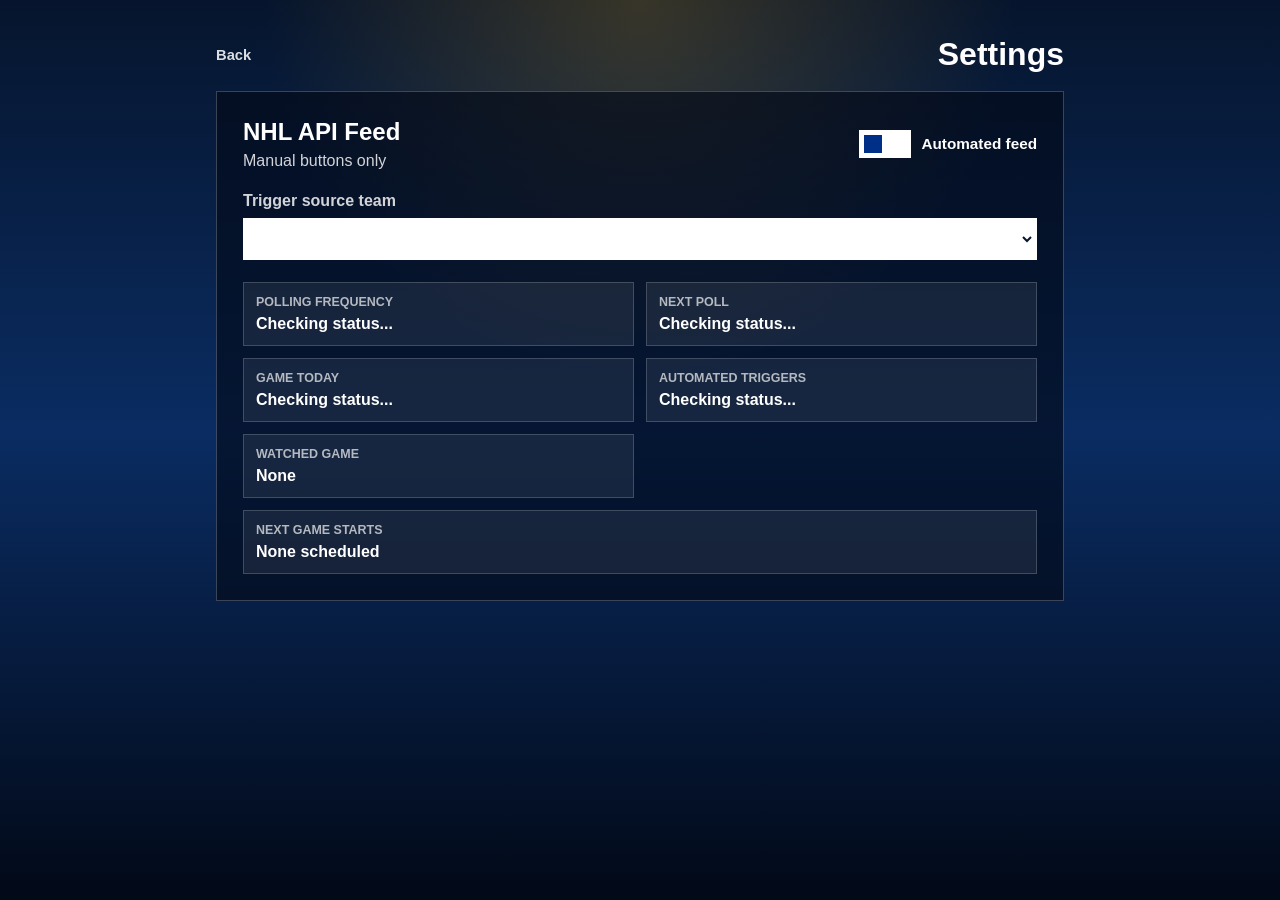
==== settings.html @ f81ce64f "Show next game and next poll on settings page Adds settings-page visibility for the next watched gam" ====
<!DOCTYPE html>
<html lang="en">
<head>
    <meta charset="utf-8">
    <meta name="viewport" content="width=device-width, initial-scale=1">
    <title>Blues Goal Settings</title>
    <link rel="stylesheet" href="stylesheets/main.css">
    <link rel="shortcut icon" type="image/x-icon" href="favicon.ico">
</head>
<body>
    <main class="settings-page" aria-label="Blues Goal settings">
        <header class="settings-header">
            <a class="settings-link" href="index.html">Back</a>
            <h1>Settings</h1>
        </header>

        <section class="settings-panel" aria-label="NHL API automation">
            <div class="settings-row settings-row--split">
                <div>
                    <h2>NHL API Feed</h2>
                    <p data-feed-status>Manual buttons only</p>
                </div>
                <label class="feed-toggle">
                    <input class="feed-toggle__input" type="checkbox" data-feed-toggle>
                    <span class="feed-toggle__track" aria-hidden="true"></span>
                    <span class="feed-toggle__label">Automated feed</span>
                </label>
            </div>

            <label class="settings-field">
                <span>Trigger source team</span>
                <select data-team-select></select>
            </label>

            <dl class="settings-status-grid">
                <div>
                    <dt>Polling frequency</dt>
                    <dd data-current-poll>Checking status...</dd>
                </div>
                <div>
                    <dt>Next poll</dt>
                    <dd data-next-poll>Checking status...</dd>
                </div>
                <div>
                    <dt>Game today</dt>
                    <dd data-game-today>Checking status...</dd>
                </div>
                <div>
                    <dt>Automated triggers</dt>
                    <dd data-triggers-expected>Checking status...</dd>
                </div>
                <div>
                    <dt>Watched game</dt>
                    <dd data-watched-game>None</dd>
                </div>
                <div class="settings-status-grid__wide">
                    <dt>Next game starts</dt>
                    <dd data-next-game-start>None scheduled</dd>
                </div>
            </dl>
        </section>
    </main>

    <script>
        const NHL_FEED_STATUS_URL = 'goalhorn/_nhl_feed.php';
        const TEAM_LABELS = {
            ANA: 'Anaheim Ducks', BOS: 'Boston Bruins', BUF: 'Buffalo Sabres', CAR: 'Carolina Hurricanes',
            CBJ: 'Columbus Blue Jackets', CGY: 'Calgary Flames', CHI: 'Chicago Blackhawks', COL: 'Colorado Avalanche',
            DAL: 'Dallas Stars', DET: 'Detroit Red Wings', EDM: 'Edmonton Oilers', FLA: 'Florida Panthers',
            LAK: 'Los Angeles Kings', MIN: 'Minnesota Wild', MTL: 'Montreal Canadiens', NJD: 'New Jersey Devils',
            NSH: 'Nashville Predators', NYI: 'New York Islanders', NYR: 'New York Rangers', OTT: 'Ottawa Senators',
            PHI: 'Philadelphia Flyers', PIT: 'Pittsburgh Penguins', SEA: 'Seattle Kraken', SJS: 'San Jose Sharks',
            STL: 'St. Louis Blues', TBL: 'Tampa Bay Lightning', TOR: 'Toronto Maple Leafs', UTA: 'Utah Mammoth',
            VAN: 'Vancouver Canucks', VGK: 'Vegas Golden Knights', WPG: 'Winnipeg Jets', WSH: 'Washington Capitals'
        };

        const feedToggle = document.querySelector('[data-feed-toggle]');
        const feedStatus = document.querySelector('[data-feed-status]');
        const teamSelect = document.querySelector('[data-team-select]');
        const currentPoll = document.querySelector('[data-current-poll]');
        const nextPoll = document.querySelector('[data-next-poll]');
        const gameToday = document.querySelector('[data-game-today]');
        const triggersExpected = document.querySelector('[data-triggers-expected]');
        const watchedGame = document.querySelector('[data-watched-game]');
        const nextGameStart = document.querySelector('[data-next-game-start]');
	
        function workerPendingText(payload) {
            const data = payload.data || {};
            if (!payload.enabled) {
                return 'Manual buttons only';
            }
            if (!payload.running) {
                return data.last_error ? 'Worker unavailable' : 'Starting worker';
            }
            return data.message || 'Worker running; checking schedule';
        }

        function formatSeconds(seconds, payload) {
            const value = Number(seconds || 0);
            if (!value) {
                return workerPendingText(payload);
            }
            if (value >= 3600) {
                return `${Math.round(value / 3600)} hours`;
            }
            if (value >= 60) {
                return `${Math.round(value / 60)} minutes`;
            }
            return `${value} seconds`;
        }

        function parseStatusDate(value) {
            if (!value) {
                return null;
            }
            const date = new Date(value);
            return Number.isNaN(date.getTime()) ? null : date;
        }

        function formatDateTime(value) {
            const date = parseStatusDate(value);
            if (!date) {
                return null;
            }
            return new Intl.DateTimeFormat([], {
                weekday: 'short',
                month: 'short',
                day: 'numeric',
                hour: 'numeric',
                minute: '2-digit',
                timeZoneName: 'short'
            }).format(date);
        }

        function formatNextPoll(data, payload) {
            const seconds = Number(data.current_poll_seconds || data.schedule_poll_seconds || 0);
            if (!seconds) {
                return workerPendingText(payload);
            }
            if (data.mode === 'live') {
                return `Live game polling every ${formatSeconds(seconds, payload)}`;
            }

            const baseTime = parseStatusDate(data.last_poll_at || data.last_schedule_check_at || data.updated_at);
            if (!baseTime) {
                return `About ${formatSeconds(seconds, payload)} from last check`;
            }

            const nextTime = new Date(baseTime.getTime() + (seconds * 1000));
            return formatDateTime(nextTime.toISOString()) || `About ${formatSeconds(seconds, payload)} from last check`;
        }

        function renderStatus(payload) {
            const data = payload.data || {};
            const settings = payload.settings || {};
            const teams = payload.teams || Object.keys(TEAM_LABELS);

            if (!teamSelect.options.length) {
                teams.forEach((team) => {
                    const option = document.createElement('option');
                    option.value = team;
                    option.textContent = `${team} - ${TEAM_LABELS[team] || team}`;
                    teamSelect.appendChild(option);
                });
            }

            teamSelect.value = settings.source_team || data.source_team || 'STL';
            feedToggle.checked = Boolean(payload.enabled);
            feedStatus.textContent = data.message || payload.message || 'Manual buttons only';
            currentPoll.textContent = formatSeconds(data.current_poll_seconds || data.schedule_poll_seconds, payload);
            nextPoll.textContent = formatNextPoll(data, payload);
            gameToday.textContent = typeof data.game_today === 'boolean' ? (data.game_today ? 'Yes' : 'No') : workerPendingText(payload); 
            triggersExpected.textContent = typeof data.triggers_expected === 'boolean' ? (data.triggers_expected ? 'Expected if this team scores' : 'Not currently expected') : workerPendingText(payload);
            watchedGame.textContent = data.game || data.watched_game_id || 'None';
            nextGameStart.textContent = formatDateTime(data.next_game_start_utc) || 'None scheduled';
        }

        async function fetchSettings() {
            const response = await fetch(NHL_FEED_STATUS_URL, {
                cache: 'no-store',
                credentials: 'same-origin'
            });
            const payload = await response.json();
            if (payload.success) {
                renderStatus(payload);
            }
        }

        async function saveSettings(changes) {
            feedToggle.disabled = true;
            teamSelect.disabled = true;
            try {
                const response = await fetch(NHL_FEED_STATUS_URL, {
                    method: 'POST',
                    cache: 'no-store',
                    credentials: 'same-origin',
                    headers: {
                        'Content-Type': 'application/json'
                    },
                    body: JSON.stringify(changes)
                });
                const payload = await response.json();
                if (payload.success) {
                    renderStatus(payload);
                } else {
                    feedStatus.textContent = payload.error || 'Settings update failed';
                    await fetchSettings();
                }
            } catch (error) {
                feedStatus.textContent = 'NHL API feed settings unavailable';
                await fetchSettings();
            } finally {
                feedToggle.disabled = false;
                teamSelect.disabled = false;
            }
        }

        feedToggle.addEventListener('change', () => {
            saveSettings({ enabled: feedToggle.checked });
        });

        teamSelect.addEventListener('change', () => {
            saveSettings({ source_team: teamSelect.value });
        });

        fetchSettings();
        setInterval(fetchSettings, 5000);
    </script>
</body>
</html>
---- stylesheets/main.css ----
* {
    box-sizing: border-box;
}

html,
body {
    min-height: 100%;
}

body {
    margin: 0;
    font-family: Arial, Helvetica, sans-serif;
    background:
        radial-gradient(circle at 50% 0%, rgba(252, 181, 20, 0.2), transparent 34%),
        linear-gradient(180deg, #06152d 0%, #0a2c62 48%, #020917 100%);
    color: #ffffff;
}

.page {
    min-height: 100vh;
    display: flex;
    flex-direction: column;
    justify-content: center;
    gap: clamp(14px, 3vmin, 32px);
    padding: clamp(8px, 3vmin, 42px);
}

.hero {
    width: min(1180px, 100%);
    margin: 0 auto;
    overflow: hidden;
    border: clamp(4px, 1vmin, 10px) solid #002f87;
    box-shadow:
        0 0 0 clamp(2px, 0.65vmin, 7px) #fcb514,
        0 18px 46px rgba(0, 0, 0, 0.45);
    background: #020917;
}

.hero__image {
    display: block;
    width: 100%;
    height: clamp(88px, 20vh, 260px);
    object-fit: cover;
    object-position: center;
}



.settings-link {
    display: inline-flex;
    align-items: center;
    justify-content: center;
    min-height: 28px;
    color: rgba(255, 255, 255, 0.86);
    font-size: 0.92rem;
    font-weight: 700;
    text-decoration: none;
}

.settings-link:hover,
.settings-link:focus-visible {
    color: #ffffff;
    text-decoration: underline;
}

.settings-link--home {
    align-self: flex-end;
    margin: 0 max(0px, calc((100% - 1180px) / 2)) calc(-1 * clamp(8px, 1.5vmin, 16px)) 0;
}

.settings-page {
    min-height: 100vh;
    display: flex;
    flex-direction: column;
    gap: 18px;
    width: min(920px, 100%);
    margin: 0 auto;
    padding: clamp(16px, 4vmin, 42px);
}

.settings-header {
    display: flex;
    align-items: center;
    justify-content: space-between;
    gap: 16px;
}

.settings-header h1,
.settings-panel h2 {
    margin: 0;
}

.settings-panel {
    display: grid;
    gap: 22px;
    padding: clamp(16px, 3vmin, 26px);
    background: rgba(2, 9, 23, 0.62);
    border: 1px solid rgba(255, 255, 255, 0.22);
}

.settings-row {
    display: grid;
    gap: 8px;
}

.settings-row--split {
    grid-template-columns: 1fr auto;
    align-items: center;
}

.settings-row p {
    margin: 6px 0 0;
    color: rgba(255, 255, 255, 0.82);
}

.settings-field {
    display: grid;
    gap: 8px;
    color: rgba(255, 255, 255, 0.82);
    font-weight: 700;
}

.settings-field select {
    min-height: 42px;
    padding: 0 10px;
    border: 2px solid rgba(255, 255, 255, 0.3);
    background: #ffffff;
    color: #06152d;
    font: inherit;
}

.settings-status-grid {
    display: grid;
    grid-template-columns: repeat(2, minmax(0, 1fr));
    gap: 12px;
    margin: 0;
}

.settings-status-grid div {
    padding: 12px;
    border: 1px solid rgba(255, 255, 255, 0.18);
    background: rgba(255, 255, 255, 0.07);
}

.settings-status-grid__wide {
    grid-column: 1 / -1;
}

.settings-status-grid dt {
    color: rgba(255, 255, 255, 0.68);
    font-size: 0.78rem;
    font-weight: 700;
    text-transform: uppercase;
}

.settings-status-grid dd {
    margin: 6px 0 0;
    color: #ffffff;
    font-weight: 700;
}

.feed-toggle {
    display: inline-flex;
    align-items: center;
    gap: 10px;
    min-height: 34px;
    color: #ffffff;
    font-size: clamp(0.88rem, 1.7vmin, 1rem);
    font-weight: 700;
    cursor: pointer;
    user-select: none;
}

.feed-toggle__input {
    position: absolute;
    opacity: 0;
    pointer-events: none;
}

.feed-toggle__track {
    position: relative;
    width: 52px;
    height: 28px;
    flex: 0 0 auto;
    border: 2px solid rgba(255, 255, 255, 0.72);
    background: #ffffff;
    transition: background 160ms ease, border-color 160ms ease;
}

.feed-toggle__track::after {
    content: "";
    position: absolute;
    top: 3px;
    left: 3px;
    width: 18px;
    height: 18px;
    background: #002f87;
    transition: transform 160ms ease, background 160ms ease;
}

.feed-toggle__input:checked + .feed-toggle__track {
    border-color: #fcb514;
    background: #fcb514;
}

.feed-toggle__input:checked + .feed-toggle__track::after {
    transform: translateX(24px);
    background: #06152d;
}

.feed-toggle__input:focus-visible + .feed-toggle__track {
    outline: 3px solid #ffffff;
    outline-offset: 3px;
}

.feed-toggle__input:disabled + .feed-toggle__track,
.feed-toggle__input:disabled ~ .feed-toggle__label {
    opacity: 0.55;
}

.button-grid {
    --page-pad: clamp(8px, 3vmin, 42px);
    --gap: clamp(10px, 3vmin, 34px);
    --button-size: min(
        calc((100vw - (2 * var(--page-pad)) - (2 * var(--gap))) / 3),
        240px
    );

    display: grid;
    grid-template-columns: repeat(3, var(--button-size));
    grid-template-rows:
        var(--button-size)
        var(--button-size)
        calc(var(--button-size) / 2);
    gap: var(--gap);
    justify-content: center;
    align-items: center;
    width: 100%;
}

.control-button,
.center-logo-tile {
    width: var(--button-size);
    height: var(--button-size);
}

.control-button {
    display: block;
    padding: clamp(7px, 1.3vmin, 14px);
    background: #002f87;
    overflow: hidden;
    text-decoration: none;
    touch-action: manipulation;
    border: 2px solid rgba(255, 255, 255, 0.16);
    box-shadow:
        0 12px 26px rgba(0, 0, 0, 0.34),
        inset 0 0 0 1px rgba(255, 255, 255, 0.1);
    transition: transform 120ms ease, box-shadow 120ms ease;
}

.control-button--wide {
    height: calc(var(--button-size) * 0.575);
    border-radius: 999px;
    overflow: hidden;

}

.control-button:focus-visible {
    outline: 4px solid #ffffff;
    outline-offset: 4px;
}

.control-button:active {
    transform: scale(0.97);
}

.control-button:hover {
    box-shadow:
        0 14px 32px rgba(0, 0, 0, 0.44),
        0 0 24px rgba(252, 181, 20, 0.3),
        inset 0 0 0 1px rgba(255, 255, 255, 0.14);
    transform: translateY(-2px);
}

.control-button:hover:active {
    transform: scale(0.97);
}

.control-button__inner {
    display: flex;
    align-items: center;
    justify-content: center;
    width: 100%;
    height: 100%;
    padding: clamp(4px, .75vmin, 8px);
    background:
        linear-gradient(145deg, #ffd761 0%, #fcb514 48%, #d99b00 100%);
    overflow: hidden;
}

.control-button--wide .control-button__inner {
    padding: clamp(1px, .2vmin, 2px);
    border-radius: 999px;
    background: #ffffff;
}

.control-button img {
    display: block;
    width: 100%;
    height: 100%;
    object-fit: contain;
    object-position: center;
}

.control-button--wide img {
    width: auto;
    max-width: 88%;
    height: 78%;
}

.center-logo-tile {
    padding: clamp(7px, 1.3vmin, 14px);
    background: rgba(0, 47, 135, 0.35);
    border: 2px dashed rgba(255, 255, 255, 0.22);
    box-shadow: inset 0 0 0 1px rgba(255, 255, 255, 0.08);
    pointer-events: none;
}

.center-logo-tile__inner {
    display: flex;
    align-items: center;
    justify-content: center;
    width: 100%;
    height: 100%;
    padding: clamp(4px, .75vmin, 8px);
    background: linear-gradient(145deg, rgba(255, 215, 97, 0.5) 0%, rgba(252, 181, 20, 0.45) 48%, rgba(217, 155, 0, 0.45) 100%);
    opacity: 0.8;
}

.center-logo-tile img {
    width: 78%;
    height: 78%;
    object-fit: contain;
    opacity: 0.92;
    filter: saturate(0.9);
}

@media (max-width: 620px) {
    .page {
        justify-content: flex-start;
        gap: 16px;
        padding: 8px;
    }

    .hero__image {
        height: clamp(92px, 23vw, 140px);
    }

    .settings-row--split,
    .settings-status-grid {
        grid-template-columns: 1fr;
    }

    .button-grid {
        --gap: 14px;
        --button-size: calc((100vw - 44px) / 3);
    }

    .control-button {
        padding: 5px;
    }

    .control-button__inner {
        padding: 8px;
    }

    .control-button--wide .control-button__inner {
        padding: 5px;
    }
}
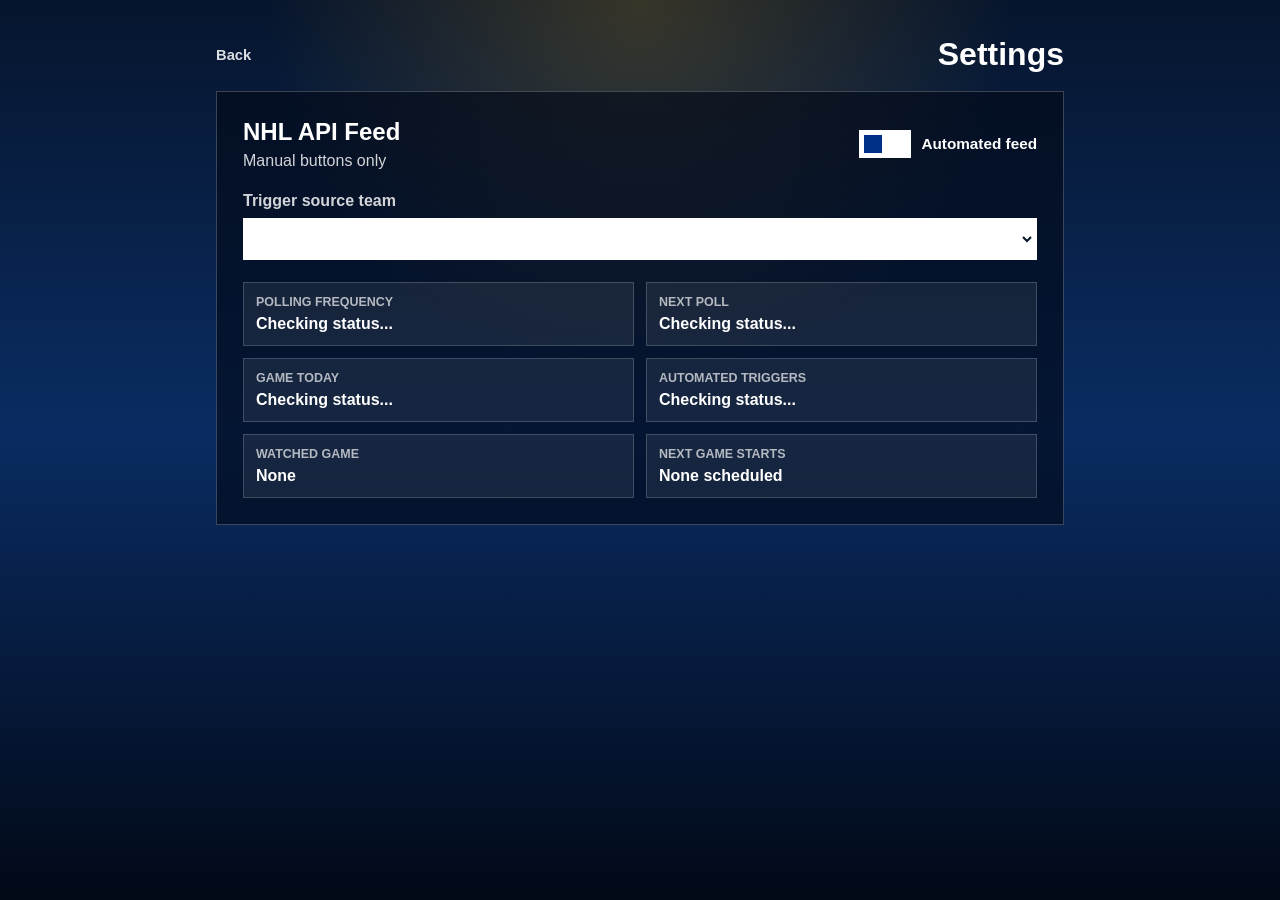
==== commit dfdee19d: "Fixed - Settings Page Alignment" ====
--- a/settings.html
+++ b/settings.html
@@ -53,7 +53,7 @@
                     <dt>Watched game</dt>
                     <dd data-watched-game>None</dd>
                 </div>
-                <div class="settings-status-grid__wide">
+                <div>
                     <dt>Next game starts</dt>
                     <dd data-next-game-start>None scheduled</dd>
                 </div>
--- a/stylesheets/main.css
+++ b/stylesheets/main.css
@@ -140,10 +140,6 @@
     padding: 12px;
     border: 1px solid rgba(255, 255, 255, 0.18);
     background: rgba(255, 255, 255, 0.07);
-}
-
-.settings-status-grid__wide {
-    grid-column: 1 / -1;
 }
 
 .settings-status-grid dt {
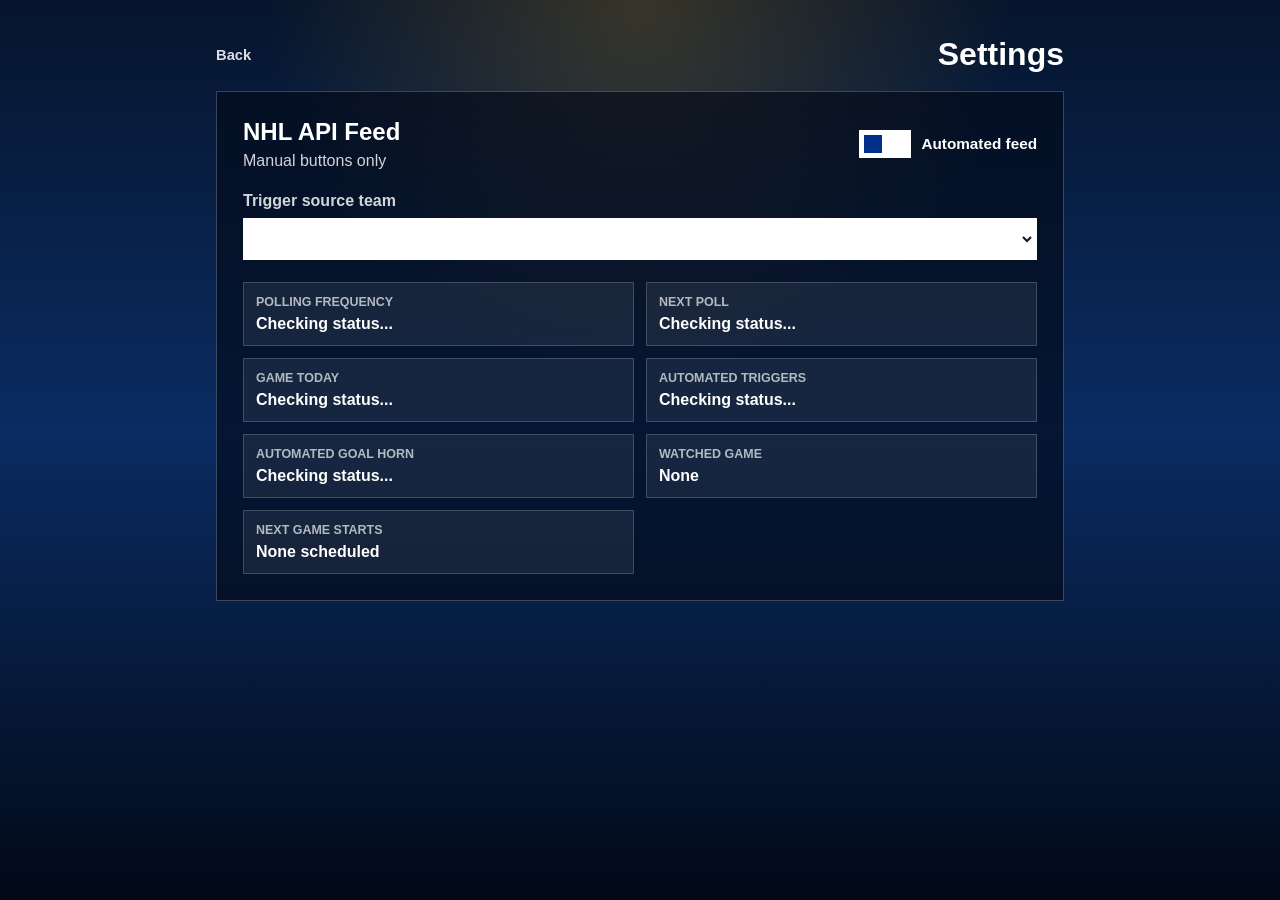
==== commit a895ed39: "Updated settings page to use NHL goal horn for non STL Blues teams" ====
--- a/settings.html
+++ b/settings.html
@@ -50,10 +50,14 @@
                     <dd data-triggers-expected>Checking status...</dd>
                 </div>
                 <div>
+                    <dt>Automated goal horn</dt>
+                    <dd data-goal-horn>Checking status...</dd>
+                </div>
+                <div>
                     <dt>Watched game</dt>
                     <dd data-watched-game>None</dd>
                 </div>
-                <div>
+		<div>
                     <dt>Next game starts</dt>
                     <dd data-next-game-start>None scheduled</dd>
                 </div>
@@ -63,16 +67,7 @@
 
     <script>
         const NHL_FEED_STATUS_URL = 'goalhorn/_nhl_feed.php';
-        const TEAM_LABELS = {
-            ANA: 'Anaheim Ducks', BOS: 'Boston Bruins', BUF: 'Buffalo Sabres', CAR: 'Carolina Hurricanes',
-            CBJ: 'Columbus Blue Jackets', CGY: 'Calgary Flames', CHI: 'Chicago Blackhawks', COL: 'Colorado Avalanche',
-            DAL: 'Dallas Stars', DET: 'Detroit Red Wings', EDM: 'Edmonton Oilers', FLA: 'Florida Panthers',
-            LAK: 'Los Angeles Kings', MIN: 'Minnesota Wild', MTL: 'Montreal Canadiens', NJD: 'New Jersey Devils',
-            NSH: 'Nashville Predators', NYI: 'New York Islanders', NYR: 'New York Rangers', OTT: 'Ottawa Senators',
-            PHI: 'Philadelphia Flyers', PIT: 'Pittsburgh Penguins', SEA: 'Seattle Kraken', SJS: 'San Jose Sharks',
-            STL: 'St. Louis Blues', TBL: 'Tampa Bay Lightning', TOR: 'Toronto Maple Leafs', UTA: 'Utah Mammoth',
-            VAN: 'Vancouver Canucks', VGK: 'Vegas Golden Knights', WPG: 'Winnipeg Jets', WSH: 'Washington Capitals'
-        };
+        let teamLabels = {};
 
         const feedToggle = document.querySelector('[data-feed-toggle]');
         const feedStatus = document.querySelector('[data-feed-status]');
@@ -81,9 +76,10 @@
         const nextPoll = document.querySelector('[data-next-poll]');
         const gameToday = document.querySelector('[data-game-today]');
         const triggersExpected = document.querySelector('[data-triggers-expected]');
+        const goalHorn = document.querySelector('[data-goal-horn]');
         const watchedGame = document.querySelector('[data-watched-game]');
         const nextGameStart = document.querySelector('[data-next-game-start]');
-	
+
         function workerPendingText(payload) {
             const data = payload.data || {};
             if (!payload.enabled) {
@@ -93,6 +89,10 @@
                 return data.last_error ? 'Worker unavailable' : 'Starting worker';
             }
             return data.message || 'Worker running; checking schedule';
+        }
+
+        function formatGoalHorn(sourceTeam) {
+            return sourceTeam === 'STL' ? 'Winter Classic' : 'NHL Horn';
         }
 
         function formatSeconds(seconds, payload) {
@@ -141,7 +141,10 @@
                 return `Live game polling every ${formatSeconds(seconds, payload)}`;
             }
 
-            const baseTime = parseStatusDate(data.last_poll_at || data.last_schedule_check_at || data.updated_at);
+            const lastCheckAt = data.mode === 'schedule'
+                ? (data.last_schedule_check_at || data.updated_at || data.last_poll_at)
+                : (data.last_poll_at || data.updated_at || data.last_schedule_check_at);
+            const baseTime = parseStatusDate(lastCheckAt);
             if (!baseTime) {
                 return `About ${formatSeconds(seconds, payload)} from last check`;
             }
@@ -153,13 +156,15 @@
         function renderStatus(payload) {
             const data = payload.data || {};
             const settings = payload.settings || {};
-            const teams = payload.teams || Object.keys(TEAM_LABELS);
+            const teams = payload.teams || Object.keys(teamLabels);
+
+            teamLabels = payload.team_labels || teamLabels || {};
 
             if (!teamSelect.options.length) {
                 teams.forEach((team) => {
                     const option = document.createElement('option');
                     option.value = team;
-                    option.textContent = `${team} - ${TEAM_LABELS[team] || team}`;
+                    option.textContent = `${team} - ${teamLabels[team] || team}`;
                     teamSelect.appendChild(option);
                 });
             }
@@ -169,8 +174,9 @@
             feedStatus.textContent = data.message || payload.message || 'Manual buttons only';
             currentPoll.textContent = formatSeconds(data.current_poll_seconds || data.schedule_poll_seconds, payload);
             nextPoll.textContent = formatNextPoll(data, payload);
-            gameToday.textContent = typeof data.game_today === 'boolean' ? (data.game_today ? 'Yes' : 'No') : workerPendingText(payload); 
+            gameToday.textContent = typeof data.game_today === 'boolean' ? (data.game_today ? 'Yes' : 'No') : workerPendingText(payload);
             triggersExpected.textContent = typeof data.triggers_expected === 'boolean' ? (data.triggers_expected ? 'Expected if this team scores' : 'Not currently expected') : workerPendingText(payload);
+            goalHorn.textContent = formatGoalHorn(teamSelect.value);
             watchedGame.textContent = data.game || data.watched_game_id || 'None';
             nextGameStart.textContent = formatDateTime(data.next_game_start_utc) || 'None scheduled';
         }
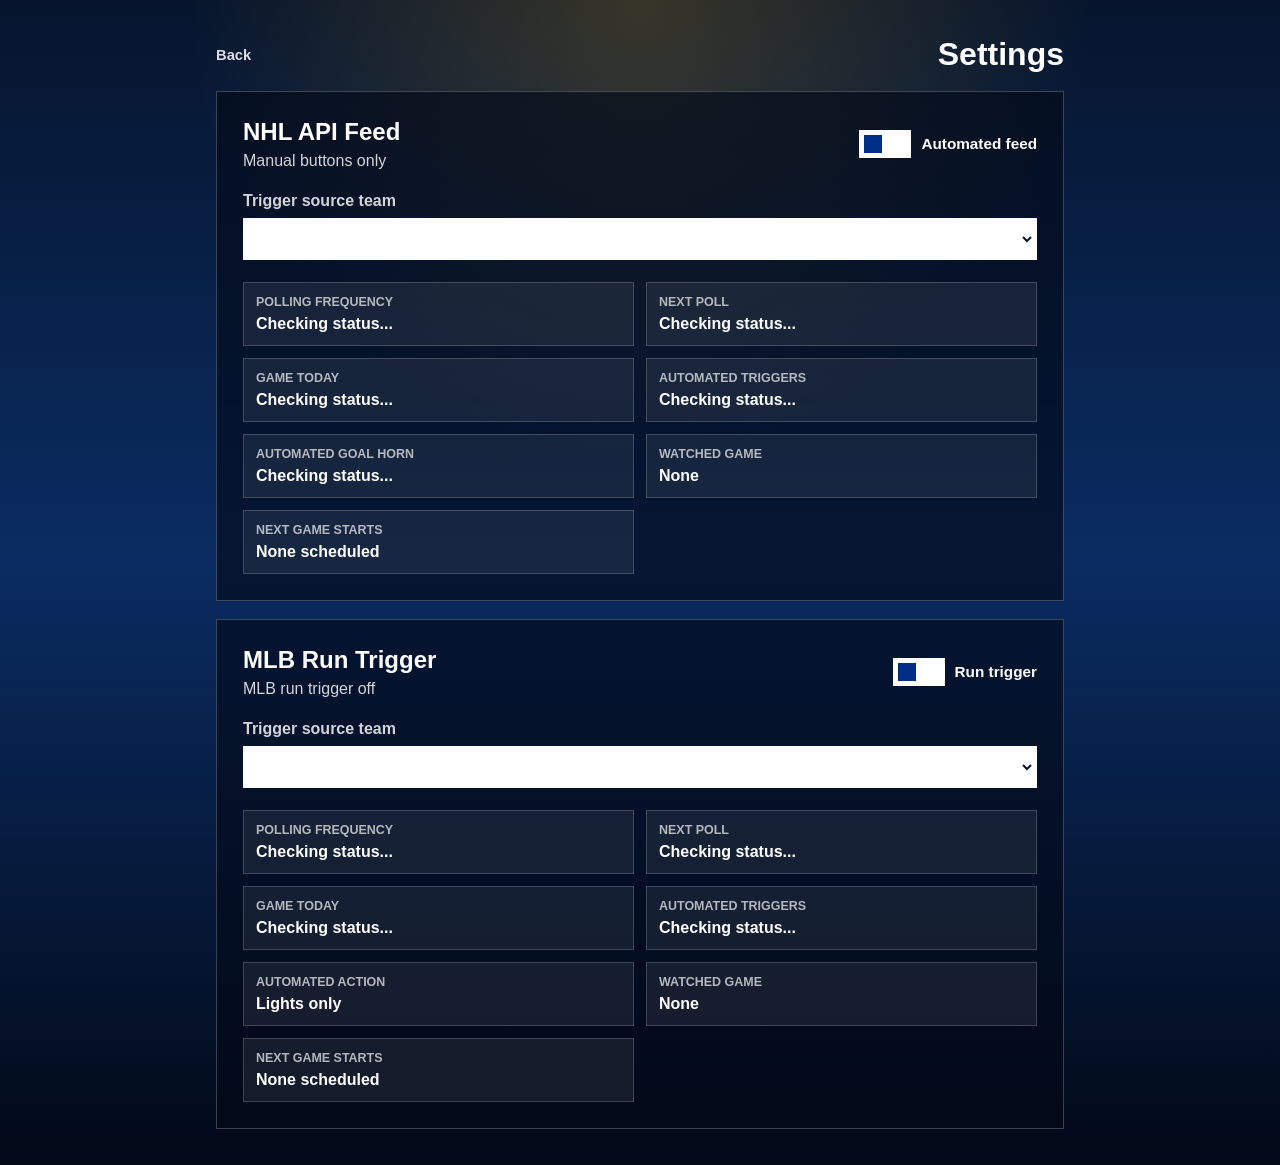
==== commit 1a9edb14: "Add MLB run trigger settings panel" ====
--- a/settings.html
+++ b/settings.html
@@ -18,10 +18,10 @@
             <div class="settings-row settings-row--split">
                 <div>
                     <h2>NHL API Feed</h2>
-                    <p data-feed-status>Manual buttons only</p>
+                    <p data-nhl-feed-status>Manual buttons only</p>
                 </div>
                 <label class="feed-toggle">
-                    <input class="feed-toggle__input" type="checkbox" data-feed-toggle>
+                    <input class="feed-toggle__input" type="checkbox" data-nhl-feed-toggle>
                     <span class="feed-toggle__track" aria-hidden="true"></span>
                     <span class="feed-toggle__label">Automated feed</span>
                 </label>
@@ -29,208 +29,300 @@
 
             <label class="settings-field">
                 <span>Trigger source team</span>
-                <select data-team-select></select>
+                <select data-nhl-team-select></select>
             </label>
 
             <dl class="settings-status-grid">
                 <div>
                     <dt>Polling frequency</dt>
-                    <dd data-current-poll>Checking status...</dd>
+                    <dd data-nhl-current-poll>Checking status...</dd>
                 </div>
                 <div>
                     <dt>Next poll</dt>
-                    <dd data-next-poll>Checking status...</dd>
+                    <dd data-nhl-next-poll>Checking status...</dd>
                 </div>
                 <div>
                     <dt>Game today</dt>
-                    <dd data-game-today>Checking status...</dd>
+                    <dd data-nhl-game-today>Checking status...</dd>
                 </div>
                 <div>
                     <dt>Automated triggers</dt>
-                    <dd data-triggers-expected>Checking status...</dd>
+                    <dd data-nhl-triggers-expected>Checking status...</dd>
                 </div>
                 <div>
                     <dt>Automated goal horn</dt>
-                    <dd data-goal-horn>Checking status...</dd>
+                    <dd data-nhl-action>Checking status...</dd>
                 </div>
                 <div>
                     <dt>Watched game</dt>
-                    <dd data-watched-game>None</dd>
-                </div>
-		<div>
+                    <dd data-nhl-watched-game>None</dd>
+                </div>
+                <div>
                     <dt>Next game starts</dt>
-                    <dd data-next-game-start>None scheduled</dd>
+                    <dd data-nhl-next-game-start>None scheduled</dd>
+                </div>
+            </dl>
+        </section>
+
+        <section class="settings-panel" aria-label="MLB run trigger automation">
+            <div class="settings-row settings-row--split">
+                <div>
+                    <h2>MLB Run Trigger</h2>
+                    <p data-mlb-feed-status>MLB run trigger off</p>
+                </div>
+                <label class="feed-toggle">
+                    <input class="feed-toggle__input" type="checkbox" data-mlb-feed-toggle>
+                    <span class="feed-toggle__track" aria-hidden="true"></span>
+                    <span class="feed-toggle__label">Run trigger</span>
+                </label>
+            </div>
+
+            <label class="settings-field">
+                <span>Trigger source team</span>
+                <select data-mlb-team-select></select>
+            </label>
+
+            <dl class="settings-status-grid">
+                <div>
+                    <dt>Polling frequency</dt>
+                    <dd data-mlb-current-poll>Checking status...</dd>
+                </div>
+                <div>
+                    <dt>Next poll</dt>
+                    <dd data-mlb-next-poll>Checking status...</dd>
+                </div>
+                <div>
+                    <dt>Game today</dt>
+                    <dd data-mlb-game-today>Checking status...</dd>
+                </div>
+                <div>
+                    <dt>Automated triggers</dt>
+                    <dd data-mlb-triggers-expected>Checking status...</dd>
+                </div>
+                <div>
+                    <dt>Automated action</dt>
+                    <dd data-mlb-action>Lights only</dd>
+                </div>
+                <div>
+                    <dt>Watched game</dt>
+                    <dd data-mlb-watched-game>None</dd>
+                </div>
+                <div>
+                    <dt>Next game starts</dt>
+                    <dd data-mlb-next-game-start>None scheduled</dd>
                 </div>
             </dl>
         </section>
     </main>
 
     <script>
-        const NHL_FEED_STATUS_URL = 'goalhorn/_nhl_feed.php';
-        let teamLabels = {};
-
-        const feedToggle = document.querySelector('[data-feed-toggle]');
-        const feedStatus = document.querySelector('[data-feed-status]');
-        const teamSelect = document.querySelector('[data-team-select]');
-        const currentPoll = document.querySelector('[data-current-poll]');
-        const nextPoll = document.querySelector('[data-next-poll]');
-        const gameToday = document.querySelector('[data-game-today]');
-        const triggersExpected = document.querySelector('[data-triggers-expected]');
-        const goalHorn = document.querySelector('[data-goal-horn]');
-        const watchedGame = document.querySelector('[data-watched-game]');
-        const nextGameStart = document.querySelector('[data-next-game-start]');
-
-        function workerPendingText(payload) {
-            const data = payload.data || {};
-            if (!payload.enabled) {
-                return 'Manual buttons only';
-            }
-            if (!payload.running) {
-                return data.last_error ? 'Worker unavailable' : 'Starting worker';
-            }
-            return data.message || 'Worker running; checking schedule';
-        }
-
-        function formatGoalHorn(sourceTeam) {
-            return sourceTeam === 'STL' ? 'Winter Classic' : 'NHL Horn';
-        }
-
-        function formatSeconds(seconds, payload) {
-            const value = Number(seconds || 0);
-            if (!value) {
-                return workerPendingText(payload);
-            }
-            if (value >= 3600) {
-                return `${Math.round(value / 3600)} hours`;
-            }
-            if (value >= 60) {
-                return `${Math.round(value / 60)} minutes`;
-            }
-            return `${value} seconds`;
-        }
-
-        function parseStatusDate(value) {
-            if (!value) {
-                return null;
-            }
-            const date = new Date(value);
-            return Number.isNaN(date.getTime()) ? null : date;
-        }
-
-        function formatDateTime(value) {
-            const date = parseStatusDate(value);
-            if (!date) {
-                return null;
-            }
-            return new Intl.DateTimeFormat([], {
-                weekday: 'short',
-                month: 'short',
-                day: 'numeric',
-                hour: 'numeric',
-                minute: '2-digit',
-                timeZoneName: 'short'
-            }).format(date);
-        }
-
-        function formatNextPoll(data, payload) {
-            const seconds = Number(data.current_poll_seconds || data.schedule_poll_seconds || 0);
-            if (!seconds) {
-                return workerPendingText(payload);
-            }
-            if (data.mode === 'live') {
-                return `Live game polling every ${formatSeconds(seconds, payload)}`;
-            }
-
-            const lastCheckAt = data.mode === 'schedule'
-                ? (data.last_schedule_check_at || data.updated_at || data.last_poll_at)
-                : (data.last_poll_at || data.updated_at || data.last_schedule_check_at);
-            const baseTime = parseStatusDate(lastCheckAt);
-            if (!baseTime) {
-                return `About ${formatSeconds(seconds, payload)} from last check`;
-            }
-
-            const nextTime = new Date(baseTime.getTime() + (seconds * 1000));
-            return formatDateTime(nextTime.toISOString()) || `About ${formatSeconds(seconds, payload)} from last check`;
-        }
-
-        function renderStatus(payload) {
-            const data = payload.data || {};
-            const settings = payload.settings || {};
-            const teams = payload.teams || Object.keys(teamLabels);
-
-            teamLabels = payload.team_labels || teamLabels || {};
-
-            if (!teamSelect.options.length) {
-                teams.forEach((team) => {
-                    const option = document.createElement('option');
-                    option.value = team;
-                    option.textContent = `${team} - ${teamLabels[team] || team}`;
-                    teamSelect.appendChild(option);
-                });
-            }
-
-            teamSelect.value = settings.source_team || data.source_team || 'STL';
-            feedToggle.checked = Boolean(payload.enabled);
-            feedStatus.textContent = data.message || payload.message || 'Manual buttons only';
-            currentPoll.textContent = formatSeconds(data.current_poll_seconds || data.schedule_poll_seconds, payload);
-            nextPoll.textContent = formatNextPoll(data, payload);
-            gameToday.textContent = typeof data.game_today === 'boolean' ? (data.game_today ? 'Yes' : 'No') : workerPendingText(payload);
-            triggersExpected.textContent = typeof data.triggers_expected === 'boolean' ? (data.triggers_expected ? 'Expected if this team scores' : 'Not currently expected') : workerPendingText(payload);
-            goalHorn.textContent = formatGoalHorn(teamSelect.value);
-            watchedGame.textContent = data.game || data.watched_game_id || 'None';
-            nextGameStart.textContent = formatDateTime(data.next_game_start_utc) || 'None scheduled';
-        }
-
-        async function fetchSettings() {
-            const response = await fetch(NHL_FEED_STATUS_URL, {
-                cache: 'no-store',
-                credentials: 'same-origin'
-            });
-            const payload = await response.json();
-            if (payload.success) {
-                renderStatus(payload);
-            }
-        }
-
-        async function saveSettings(changes) {
-            feedToggle.disabled = true;
-            teamSelect.disabled = true;
-            try {
-                const response = await fetch(NHL_FEED_STATUS_URL, {
-                    method: 'POST',
+        function createFeedController(config) {
+            let teamLabels = {};
+
+            const feedToggle = document.querySelector(config.toggleSelector);
+            const feedStatus = document.querySelector(config.statusSelector);
+            const teamSelect = document.querySelector(config.teamSelector);
+            const currentPoll = document.querySelector(config.currentPollSelector);
+            const nextPoll = document.querySelector(config.nextPollSelector);
+            const gameToday = document.querySelector(config.gameTodaySelector);
+            const triggersExpected = document.querySelector(config.triggersExpectedSelector);
+            const action = document.querySelector(config.actionSelector);
+            const watchedGame = document.querySelector(config.watchedGameSelector);
+            const nextGameStart = document.querySelector(config.nextGameStartSelector);
+
+            function workerPendingText(payload) {
+                const data = payload.data || {};
+                if (!payload.enabled) {
+                    return config.disabledText;
+                }
+                if (!payload.running) {
+                    return data.last_error ? 'Worker unavailable' : 'Starting worker';
+                }
+                return data.message || 'Worker running; checking schedule';
+            }
+
+            function formatSeconds(seconds, payload) {
+                const value = Number(seconds || 0);
+                if (!value) {
+                    return workerPendingText(payload);
+                }
+                if (value >= 3600) {
+                    return `${Math.round(value / 3600)} hours`;
+                }
+                if (value >= 60) {
+                    return `${Math.round(value / 60)} minutes`;
+                }
+                return `${value} seconds`;
+            }
+
+            function parseStatusDate(value) {
+                if (!value) {
+                    return null;
+                }
+                const date = new Date(value);
+                return Number.isNaN(date.getTime()) ? null : date;
+            }
+
+            function formatDateTime(value) {
+                const date = parseStatusDate(value);
+                if (!date) {
+                    return null;
+                }
+                return new Intl.DateTimeFormat([], {
+                    weekday: 'short',
+                    month: 'short',
+                    day: 'numeric',
+                    hour: 'numeric',
+                    minute: '2-digit',
+                    timeZoneName: 'short'
+                }).format(date);
+            }
+
+            function formatNextPoll(data, payload) {
+                const seconds = Number(data.current_poll_seconds || data.schedule_poll_seconds || 0);
+                if (!seconds) {
+                    return workerPendingText(payload);
+                }
+                if (data.mode === 'live') {
+                    return `Live game polling every ${formatSeconds(seconds, payload)}`;
+                }
+
+                const lastCheckAt = data.mode === 'schedule'
+                    ? (data.last_schedule_check_at || data.updated_at || data.last_poll_at)
+                    : (data.last_poll_at || data.updated_at || data.last_schedule_check_at);
+                const baseTime = parseStatusDate(lastCheckAt);
+                if (!baseTime) {
+                    return `About ${formatSeconds(seconds, payload)} from last check`;
+                }
+
+                const nextTime = new Date(baseTime.getTime() + (seconds * 1000));
+                return formatDateTime(nextTime.toISOString()) || `About ${formatSeconds(seconds, payload)} from last check`;
+            }
+
+            function renderStatus(payload) {
+                const data = payload.data || {};
+                const settings = payload.settings || {};
+                const teams = payload.teams || Object.keys(teamLabels);
+
+                teamLabels = payload.team_labels || teamLabels || {};
+
+                if (!teamSelect.options.length) {
+                    teams.forEach((team) => {
+                        const option = document.createElement('option');
+                        option.value = team;
+                        option.textContent = `${team} - ${teamLabels[team] || team}`;
+                        teamSelect.appendChild(option);
+                    });
+                }
+
+                teamSelect.value = settings.source_team || data.source_team || config.defaultTeam;
+                feedToggle.checked = Boolean(payload.enabled);
+                feedStatus.textContent = data.message || payload.message || config.disabledText;
+                currentPoll.textContent = formatSeconds(data.current_poll_seconds || data.schedule_poll_seconds, payload);
+                nextPoll.textContent = formatNextPoll(data, payload);
+                gameToday.textContent = typeof data.game_today === 'boolean' ? (data.game_today ? 'Yes' : 'No') : workerPendingText(payload);
+                triggersExpected.textContent = typeof data.triggers_expected === 'boolean' ? (data.triggers_expected ? config.triggersExpectedText : 'Not currently expected') : workerPendingText(payload);
+                action.textContent = config.formatAction(teamSelect.value, teamLabels);
+                watchedGame.textContent = data.game || data.watched_game_id || 'None';
+                nextGameStart.textContent = formatDateTime(data.next_game_start_utc) || 'None scheduled';
+            }
+
+            async function fetchSettings() {
+                const response = await fetch(config.url, {
                     cache: 'no-store',
-                    credentials: 'same-origin',
-                    headers: {
-                        'Content-Type': 'application/json'
-                    },
-                    body: JSON.stringify(changes)
+                    credentials: 'same-origin'
                 });
                 const payload = await response.json();
                 if (payload.success) {
                     renderStatus(payload);
-                } else {
-                    feedStatus.textContent = payload.error || 'Settings update failed';
+                }
+            }
+
+            async function saveSettings(changes) {
+                feedToggle.disabled = true;
+                teamSelect.disabled = true;
+                try {
+                    const response = await fetch(config.url, {
+                        method: 'POST',
+                        cache: 'no-store',
+                        credentials: 'same-origin',
+                        headers: {
+                            'Content-Type': 'application/json'
+                        },
+                        body: JSON.stringify(changes)
+                    });
+                    const payload = await response.json();
+                    if (payload.success) {
+                        renderStatus(payload);
+                    } else {
+                        feedStatus.textContent = payload.error || 'Settings update failed';
+                        await fetchSettings();
+                    }
+                } catch (error) {
+                    feedStatus.textContent = config.unavailableText;
                     await fetchSettings();
-                }
-            } catch (error) {
-                feedStatus.textContent = 'NHL API feed settings unavailable';
-                await fetchSettings();
-            } finally {
-                feedToggle.disabled = false;
-                teamSelect.disabled = false;
-            }
+                } finally {
+                    feedToggle.disabled = false;
+                    teamSelect.disabled = false;
+                }
+            }
+
+            feedToggle.addEventListener('change', () => {
+                saveSettings({ enabled: feedToggle.checked });
+            });
+
+            teamSelect.addEventListener('change', () => {
+                saveSettings({ source_team: teamSelect.value });
+            });
+
+            return { fetchSettings };
         }
 
-        feedToggle.addEventListener('change', () => {
-            saveSettings({ enabled: feedToggle.checked });
+        const nhlFeed = createFeedController({
+            url: 'goalhorn/_nhl_feed.php',
+            defaultTeam: 'STL',
+            disabledText: 'Manual buttons only',
+            unavailableText: 'NHL API feed settings unavailable',
+            triggersExpectedText: 'Expected if this team scores',
+            toggleSelector: '[data-nhl-feed-toggle]',
+            statusSelector: '[data-nhl-feed-status]',
+            teamSelector: '[data-nhl-team-select]',
+            currentPollSelector: '[data-nhl-current-poll]',
+            nextPollSelector: '[data-nhl-next-poll]',
+            gameTodaySelector: '[data-nhl-game-today]',
+            triggersExpectedSelector: '[data-nhl-triggers-expected]',
+            actionSelector: '[data-nhl-action]',
+            watchedGameSelector: '[data-nhl-watched-game]',
+            nextGameStartSelector: '[data-nhl-next-game-start]',
+            formatAction: (sourceTeam) => sourceTeam === 'STL' ? 'Winter Classic' : 'NHL Horn'
         });
 
-        teamSelect.addEventListener('change', () => {
-            saveSettings({ source_team: teamSelect.value });
+        const mlbFeed = createFeedController({
+            url: 'goalhorn/_mlb_feed.php',
+            defaultTeam: '138',
+            disabledText: 'MLB run trigger off',
+            unavailableText: 'MLB run trigger settings unavailable',
+            triggersExpectedText: 'Expected if this team scores a run',
+            toggleSelector: '[data-mlb-feed-toggle]',
+            statusSelector: '[data-mlb-feed-status]',
+            teamSelector: '[data-mlb-team-select]',
+            currentPollSelector: '[data-mlb-current-poll]',
+            nextPollSelector: '[data-mlb-next-poll]',
+            gameTodaySelector: '[data-mlb-game-today]',
+            triggersExpectedSelector: '[data-mlb-triggers-expected]',
+            actionSelector: '[data-mlb-action]',
+            watchedGameSelector: '[data-mlb-watched-game]',
+            nextGameStartSelector: '[data-mlb-next-game-start]',
+            formatAction: () => 'Lights only'
         });
 
-        fetchSettings();
-        setInterval(fetchSettings, 5000);
+        function fetchAllSettings() {
+            nhlFeed.fetchSettings();
+            mlbFeed.fetchSettings();
+        }
+
+        fetchAllSettings();
+        setInterval(fetchAllSettings, 5000);
     </script>
 </body>
 </html>
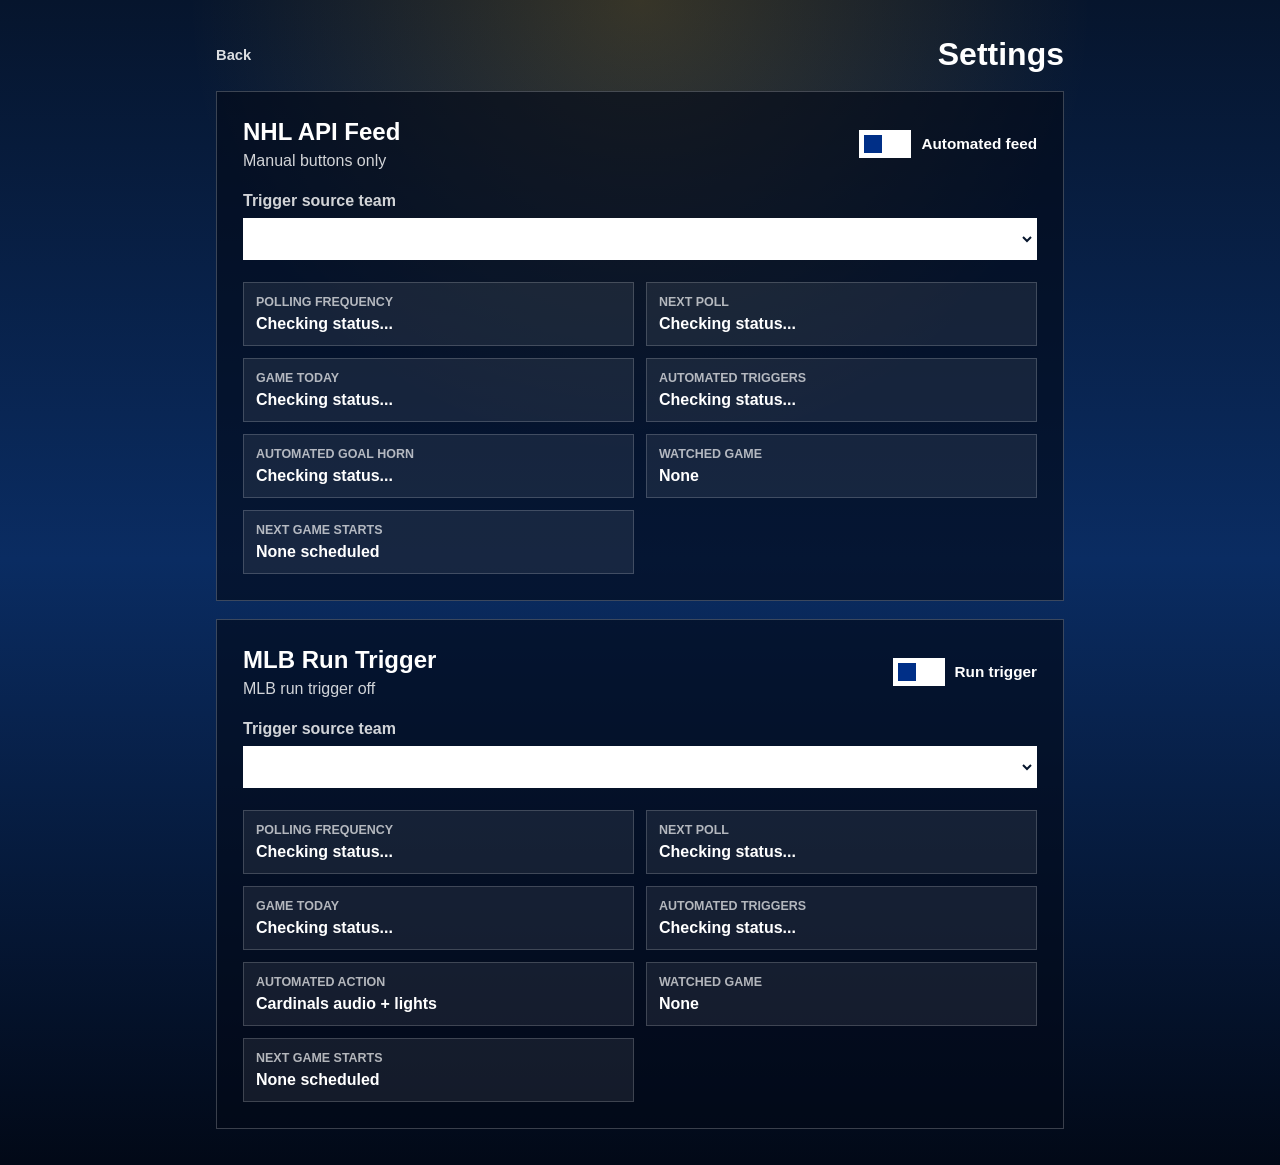
==== commit a4b0a2e5: "Add Cardinals scoring audio" ====
--- a/settings.html
+++ b/settings.html
@@ -101,7 +101,7 @@
                 </div>
                 <div>
                     <dt>Automated action</dt>
-                    <dd data-mlb-action>Lights only</dd>
+                    <dd data-mlb-action>Cardinals audio + lights</dd>
                 </div>
                 <div>
                     <dt>Watched game</dt>
@@ -313,7 +313,7 @@
             actionSelector: '[data-mlb-action]',
             watchedGameSelector: '[data-mlb-watched-game]',
             nextGameStartSelector: '[data-mlb-next-game-start]',
-            formatAction: () => 'Lights only'
+            formatAction: (sourceTeam) => sourceTeam === '138' ? 'Cardinals audio + lights' : 'Lights only'
         });
 
         function fetchAllSettings() {
